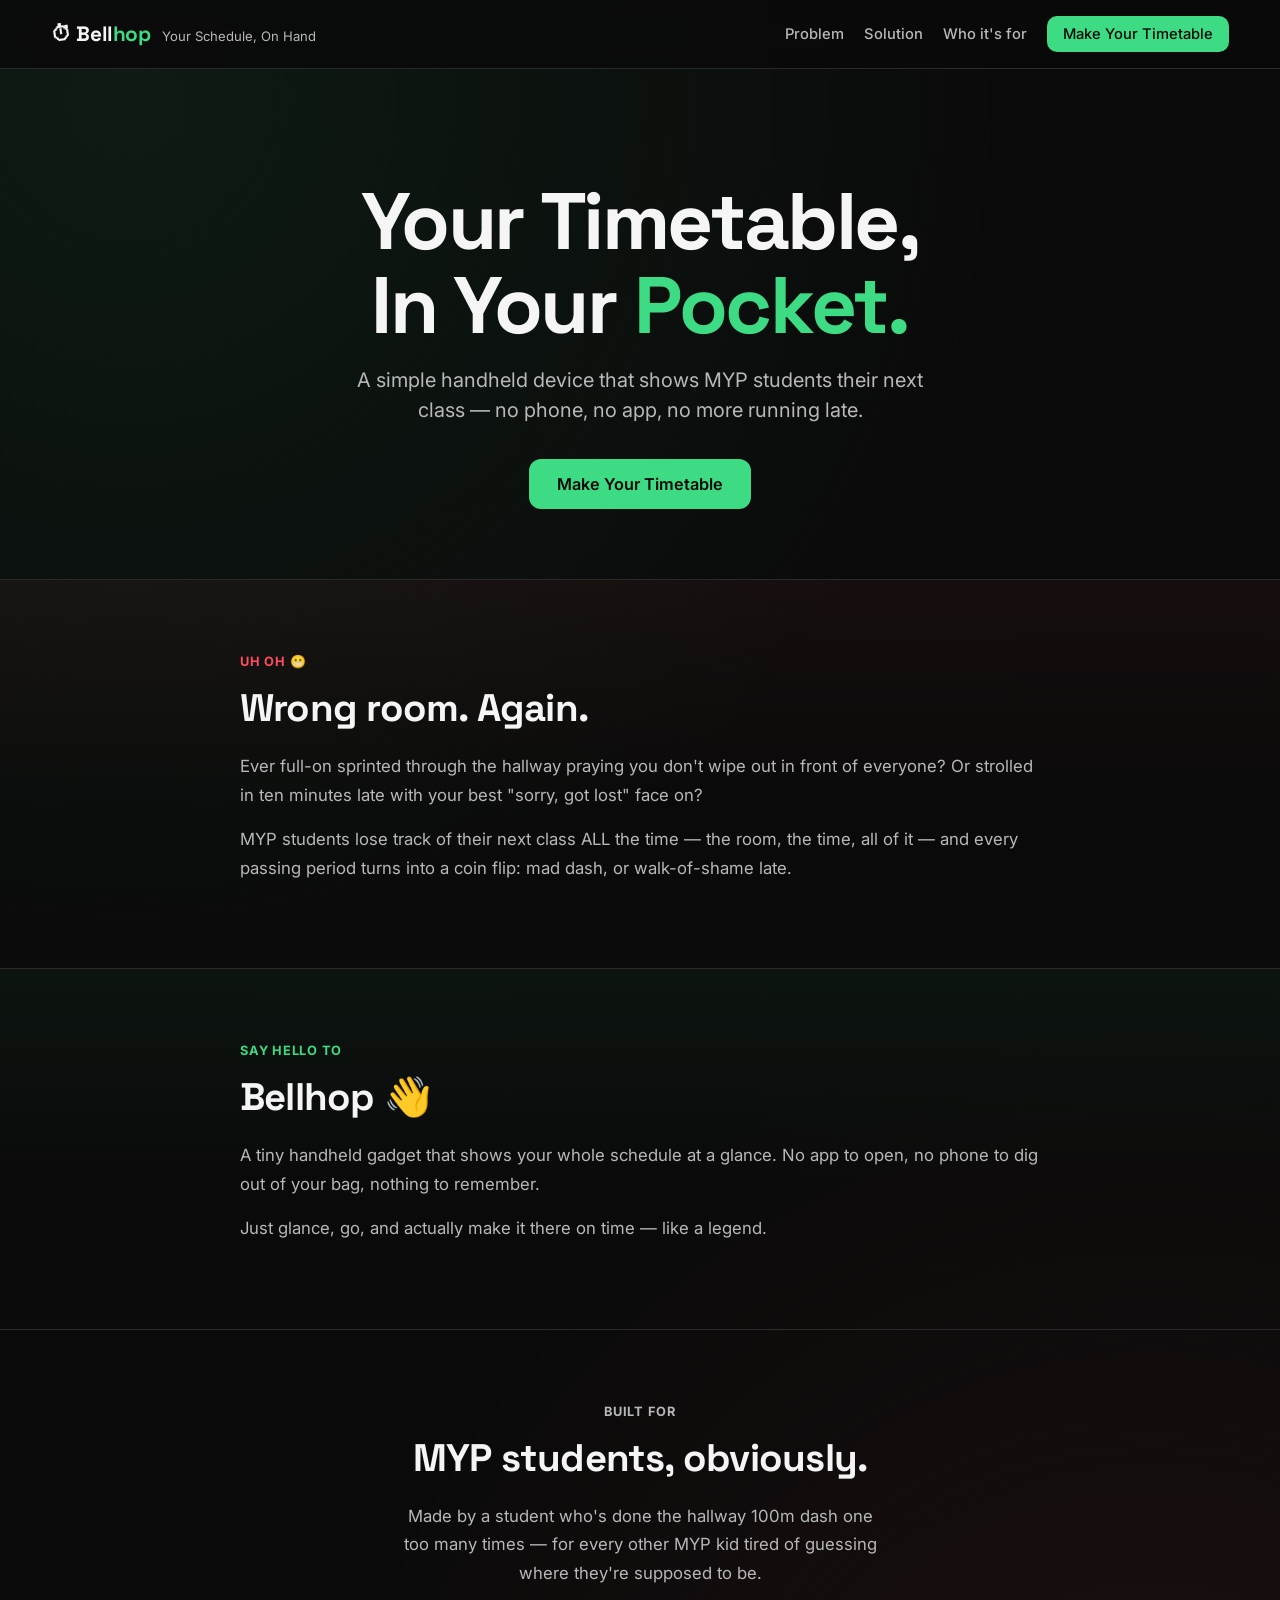
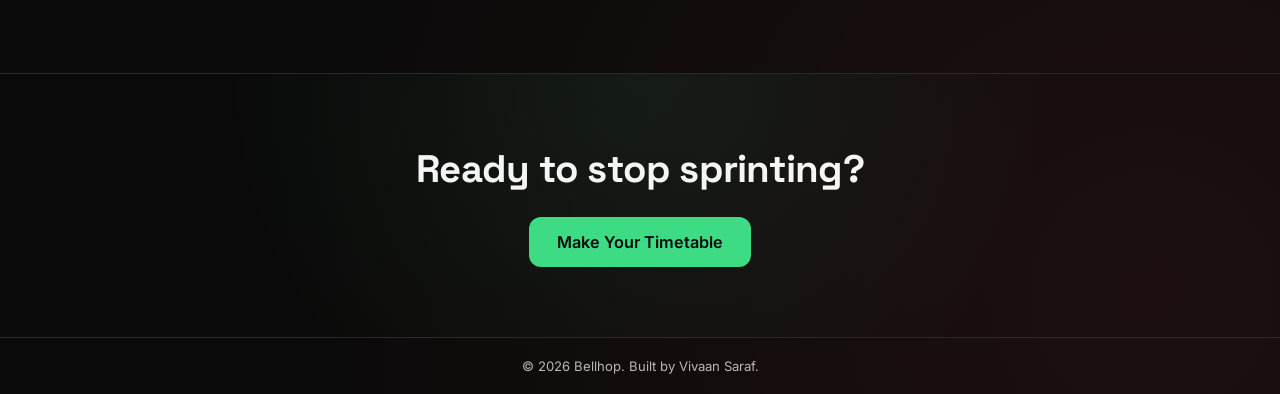
==== index.html @ 68343a3b "Add Bellhop: landing page, login, and timetable app Bellhop is a concept product for MYP students — " ====
<!DOCTYPE html>
<html lang="en">
<head>
<meta charset="UTF-8">
<meta name="viewport" content="width=device-width, initial-scale=1.0">
<title>Bellhop — Your Schedule, On Hand</title>
<link rel="preconnect" href="https://fonts.googleapis.com">
<link rel="preconnect" href="https://fonts.gstatic.com" crossorigin>
<link href="https://fonts.googleapis.com/css2?family=Space+Grotesk:wght@500;600;700&family=Inter:wght@400;500;600;700&display=swap" rel="stylesheet">
<link rel="stylesheet" href="style.css?v=5">
<link rel="stylesheet" href="landing.css?v=5">
</head>
<body class="landing">

<!-- TOP BAR -->
<header class="topbar">
  <div class="topbar-brand">
    <span class="topbar-logo"><span class="brand-mark">⏱</span> Bell<span class="accent-green">hop</span></span>
    <span class="topbar-tag">Your Schedule, On Hand</span>
  </div>

  <nav class="topbar-nav" id="topbarNav">
    <a href="#problem">Problem</a>
    <a href="#solution">Solution</a>
    <a href="#who">Who it's for</a>
    <a href="login.html" class="btn btn-primary btn-nav">Make Your Timetable</a>
  </nav>

  <button class="nav-toggle" id="navToggle" aria-label="Toggle menu" aria-expanded="false">
    <span></span><span></span><span></span>
  </button>
</header>

<!-- HERO -->
<section class="hero">
  <h1>Your Timetable,<br>In Your <span class="accent-green">Pocket.</span></h1>
  <p class="hero-sub">A simple handheld device that shows MYP students their next class — no phone, no app, no more running late.</p>
  <a href="login.html" class="btn btn-primary btn-lg">Make Your Timetable</a>
</section>

<!-- PROBLEM -->
<section id="problem" class="section problem-section">
  <div class="section-inner">
    <p class="section-tag red-tag">Uh Oh 😬</p>
    <h2>Wrong room. Again.</h2>
    <p class="section-text">
      Ever full-on sprinted through the hallway praying you don't wipe out in front of everyone?
      Or strolled in ten minutes late with your best "sorry, got lost" face on?
    </p>
    <p class="section-text">
      MYP students lose track of their next class ALL the time — the room, the time, all of it —
      and every passing period turns into a coin flip: mad dash, or walk-of-shame late.
    </p>
  </div>
</section>

<!-- SOLUTION -->
<section id="solution" class="section solution-section">
  <div class="section-inner">
    <p class="section-tag green-tag">Say Hello To</p>
    <h2>Bellhop 👋</h2>
    <p class="section-text">
      A tiny handheld gadget that shows your whole schedule at a glance. No app to open,
      no phone to dig out of your bag, nothing to remember.
    </p>
    <p class="section-text">
      Just glance, go, and actually make it there on time — like a legend.
    </p>
  </div>
</section>

<!-- WHO IT'S FOR -->
<section id="who" class="section who-section">
  <div class="section-inner narrow">
    <p class="section-tag">Built For</p>
    <h2>MYP students, obviously.</h2>
    <p class="section-text">
      Made by a student who's done the hallway 100m dash one too many times —
      for every other MYP kid tired of guessing where they're supposed to be.
    </p>
  </div>
</section>

<!-- SECONDARY CTA -->
<section class="section cta-section">
  <div class="section-inner narrow">
    <h2>Ready to stop sprinting?</h2>
    <a href="login.html" class="btn btn-primary btn-lg">Make Your Timetable</a>
  </div>
</section>

<footer class="site-footer landing-footer">
  <p>© 2026 Bellhop. Built by Vivaan Saraf.</p>
</footer>

<script src="landing.js?v=5"></script>
</body>
</html>
---- style.css ----
:root{
  --black:#0a0a0a;
  --panel:#141414;
  --panel-2:#1c1c1c;
  --white:#f5f5f5;
  --white-dim:#b8b8b8;
  --green:#3ddc84;
  --green-dim:#1f7a48;
  --red:#ff4d5e;
  --red-dim:#8a1f2b;
  --border:#2a2a2a;
  --radius:16px;
  --shadow:0 8px 30px rgba(0,0,0,0.5);
}

*{box-sizing:border-box;margin:0;padding:0;}

/* Keep the hidden attribute working on elements that set their own display
   (e.g. .field uses display:flex, which would otherwise win). */
[hidden]{display:none !important;}

html{scroll-behavior:smooth;}

html, body{
  width:100%;
  min-height:100vh;
}

body{
  background:var(--black);
  background-image:
    radial-gradient(circle at 10% 5%, rgba(61,220,132,0.08), transparent 40%),
    radial-gradient(circle at 90% 95%, rgba(255,77,94,0.08), transparent 40%);
  color:var(--white);
  font-family:'Inter', sans-serif;
  -webkit-font-smoothing:antialiased;
  display:flex;
  flex-direction:column;
}

h1,h2,h3, .brand{
  font-family:'Space Grotesk', sans-serif;
}

.accent-green{color:var(--green);}
.dot-red{color:var(--red);}

/* HEADER */
.site-header{
  display:flex;
  align-items:center;
  gap:12px;
  padding:20px clamp(20px, 4vw, 56px) 16px;
  border-bottom:1px solid var(--border);
}
.header-side{
  flex:1 1 0;
  display:flex;
  align-items:center;
  gap:10px;
  min-width:0;
}
.header-side-right{
  justify-content:flex-end;
}
.header-center{
  text-align:center;
  flex-shrink:0;
}
.btn-home, .btn-logout{
  padding:8px 14px;
  font-size:0.85rem;
  white-space:nowrap;
}
.user-greet{
  color:var(--white-dim);
  font-size:0.85rem;
  white-space:nowrap;
  overflow:hidden;
  text-overflow:ellipsis;
}
.brand{
  font-size:1.8rem;
  font-weight:700;
  letter-spacing:-0.02em;
  color:var(--white);
}
.brand-mark{
  display:inline-block;
  transform:rotate(-8deg);
}
.tagline{
  color:var(--white-dim);
  font-size:0.9rem;
  margin-top:4px;
}

/* LAYOUT — full-width, fills the screen */
.page-shell{
  flex:1;
  width:100%;
  max-width:1800px;
  margin:0 auto;
  padding:28px clamp(20px, 4vw, 56px) 40px;
  display:grid;
  grid-template-columns:minmax(300px, 380px) 1fr;
  gap:28px;
  align-items:start;
}

/* Grid items default to min-width:auto, which lets wide content (the day-tab
   row) push a column past the viewport. Let them shrink instead. */
.page-shell > *{
  min-width:0;
}

.sidebar{
  display:flex;
  flex-direction:column;
  gap:24px;
  position:sticky;
  top:28px;
}

.card{
  background:var(--panel);
  border:1px solid var(--border);
  border-radius:var(--radius);
  padding:22px 20px;
  box-shadow:var(--shadow);
}

.timetable-card{
  min-height:calc(100vh - 220px);
  display:flex;
  flex-direction:column;
}

.card h2{
  font-size:1.15rem;
  margin-bottom:16px;
}

/* FORM */
.class-form{
  display:flex;
  flex-direction:column;
  gap:14px;
}

.field{
  display:flex;
  flex-direction:column;
  gap:6px;
}

.field-row{
  display:flex;
  gap:12px;
}
.field-row .field{
  flex:1;
}

label{
  font-size:0.8rem;
  color:var(--white-dim);
  font-weight:500;
}

input, select{
  background:var(--panel-2);
  border:1px solid var(--border);
  color:var(--white);
  padding:11px 12px;
  border-radius:10px;
  font-size:0.95rem;
  font-family:inherit;
  outline:none;
  transition:border-color 0.15s;
  width:100%;
}

input:focus, select:focus{
  border-color:var(--green);
}

select{
  appearance:none;
  background-image:linear-gradient(45deg, transparent 50%, var(--green) 50%), linear-gradient(135deg, var(--green) 50%, transparent 50%);
  background-position: calc(100% - 18px) center, calc(100% - 13px) center;
  background-size:5px 5px, 5px 5px;
  background-repeat:no-repeat;
}

.color-picker{
  display:flex;
  gap:10px;
}

.swatch{
  width:32px;
  height:32px;
  border-radius:50%;
  border:2px solid var(--border);
  cursor:pointer;
  transition:transform 0.15s, border-color 0.15s;
}
.swatch:hover{transform:scale(1.1);}
.swatch.selected{
  border-color:var(--white);
  box-shadow:0 0 0 2px var(--black), 0 0 0 4px currentColor;
}
.swatch-green{background:var(--green); color:var(--green);}
.swatch-red{background:var(--red); color:var(--red);}
.swatch-white{background:var(--white); color:var(--white);}

.btn{
  display:inline-block;
  border:none;
  border-radius:10px;
  padding:12px 18px;
  font-family:inherit;
  font-weight:600;
  font-size:0.95rem;
  text-decoration:none;
  text-align:center;
  cursor:pointer;
  transition:transform 0.12s ease, filter 0.15s;
}
.btn:active{transform:scale(0.97);}

.btn-primary{
  background:var(--green);
  color:var(--black);
}
.btn-primary:hover{filter:brightness(1.1);}

.btn-ghost{
  background:transparent;
  color:var(--red);
  border:1px solid var(--red-dim);
}
.btn-ghost:hover{
  background:rgba(255,77,94,0.1);
}

/* TIMETABLE CARD */
.tt-header{
  display:flex;
  align-items:center;
  justify-content:space-between;
  gap:10px;
  flex-wrap:wrap;
  margin-bottom:16px;
}
.tt-header h2{margin-bottom:0;}

/* day-tabs only used as a mobile/narrow filter */
.day-tabs{
  display:none;
  gap:6px;
  overflow-x:auto;
  padding-bottom:10px;
  margin-bottom:14px;
  -webkit-overflow-scrolling:touch;
}
.day-tabs::-webkit-scrollbar{height:4px;}
.day-tabs::-webkit-scrollbar-thumb{background:var(--border);border-radius:4px;}

.day-tab{
  flex:0 0 auto;
  background:var(--panel-2);
  color:var(--white-dim);
  border:1px solid var(--border);
  padding:8px 14px;
  border-radius:999px;
  font-family:inherit;
  font-weight:600;
  font-size:0.85rem;
  cursor:pointer;
  transition:all 0.15s;
}
.day-tab:hover{
  border-color:var(--green-dim);
  color:var(--white);
}
.day-tab.active{
  background:var(--green);
  color:var(--black);
  border-color:var(--green);
}

/* WEEK GRID — full 7-day view, fills all available width */
.week-grid{
  flex:1;
  display:grid;
  grid-template-columns:repeat(7, 1fr);
  gap:12px;
}

.day-col{
  background:var(--panel-2);
  border:1px solid var(--border);
  border-radius:12px;
  padding:12px;
  display:flex;
  flex-direction:column;
  gap:10px;
  min-height:100%;
}

.day-col-head{
  font-size:0.85rem;
  font-weight:700;
  color:var(--green);
  text-align:center;
  padding-bottom:8px;
  border-bottom:1px solid var(--border);
}

.day-col.is-today .day-col-head{
  color:var(--black);
  background:var(--green);
  border-radius:8px;
  padding:6px 4px;
  border-bottom:none;
}

.day-col-list{
  display:flex;
  flex-direction:column;
  gap:8px;
  flex:1;
}

.day-col-empty{
  color:var(--white-dim);
  font-size:0.78rem;
  text-align:center;
  padding:14px 4px;
  opacity:0.6;
}

.class-item{
  display:flex;
  align-items:flex-start;
  gap:8px;
  background:var(--panel);
  border:1px solid var(--border);
  border-left:4px solid var(--green);
  border-radius:10px;
  padding:10px;
  animation:pop 0.2s ease;
}
.class-item.color-red{border-left-color:var(--red);}
.class-item.color-white{border-left-color:var(--white);}

@keyframes pop{
  from{opacity:0; transform:translateY(6px);}
  to{opacity:1; transform:translateY(0);}
}

.class-info{
  flex:1;
  min-width:0;
}
.class-subject{
  font-weight:600;
  font-size:0.92rem;
  margin-bottom:2px;
  overflow-wrap:break-word;
}
.class-meta{
  font-size:0.76rem;
  color:var(--white-dim);
  display:flex;
  gap:6px;
  flex-wrap:wrap;
}
.class-time{
  color:var(--green);
  font-weight:600;
}

.class-delete{
  background:transparent;
  border:none;
  color:var(--red);
  font-size:1rem;
  cursor:pointer;
  padding:4px;
  line-height:1;
  border-radius:8px;
  transition:background 0.15s;
  flex-shrink:0;
}
.class-delete:hover{
  background:rgba(255,77,94,0.12);
}

.empty-state{
  text-align:center;
  color:var(--white-dim);
  padding:24px 10px;
  font-size:0.9rem;
}

/* NEXT UP */
.next-card{
  border-color:var(--green-dim);
}
.next-up .class-item{
  border-left-color:var(--green);
}

/* FOOTER */
.site-footer{
  text-align:center;
  color:var(--white-dim);
  font-size:0.82rem;
  padding:20px;
  border-top:1px solid var(--border);
}

/* RESPONSIVE */
@media (max-width:1100px){
  .week-grid{
    grid-template-columns:repeat(7, minmax(200px, 1fr));
    overflow-x:auto;
    padding-bottom:8px;
  }
  .day-col{min-width:200px;}
}

@media (max-width:860px){
  .page-shell{
    grid-template-columns:1fr;
  }
  .sidebar{
    position:static;
  }
  .timetable-card{
    min-height:0;
  }
  .day-tabs{display:flex;}
  .week-grid{
    display:block;
  }
  .day-col{
    display:none;
    min-width:0;
    border:none;
    background:transparent;
    padding:0;
  }
  .day-col.active{display:flex;}
  .day-col-head{display:none;}
}

@media (max-width:700px){
  .site-header{
    flex-wrap:wrap;
    justify-content:space-between;
    padding-top:16px;
  }
  .header-center{
    order:-1;
    flex:1 1 100%;
  }
  .header-side{flex:0 0 auto;}
  .user-greet{max-width:40vw;}
}

@media (max-width:480px){
  .brand{font-size:1.5rem;}
  .card{padding:18px 14px;}
  .field-row{flex-direction:column;}
  .class-item{flex-wrap:wrap;}
  .tagline{margin-bottom:6px;}
}
---- landing.css ----
body.landing{
  display:block;
}

/* TOP BAR */
.topbar{
  position:sticky;
  top:0;
  z-index:50;
  display:flex;
  align-items:center;
  gap:16px;
  padding:16px clamp(20px, 4vw, 56px);
  background:rgba(10,10,10,0.85);
  backdrop-filter:blur(10px);
  border-bottom:1px solid var(--border);
}

.topbar-brand{
  display:flex;
  align-items:baseline;
  gap:12px;
  flex-wrap:wrap;
  margin-right:auto;
}

.topbar-logo{
  font-family:'Space Grotesk', sans-serif;
  font-size:1.3rem;
  font-weight:700;
  color:var(--white);
  letter-spacing:-0.02em;
}

.topbar-tag{
  color:var(--white-dim);
  font-size:0.82rem;
}

.topbar-nav{
  display:flex;
  align-items:center;
  gap:20px;
}

.topbar-nav a{
  color:var(--white-dim);
  text-decoration:none;
  font-size:0.92rem;
  font-weight:500;
  white-space:nowrap;
  transition:color 0.15s;
}
.topbar-nav a:hover{color:var(--green);}

.btn-nav{
  flex-shrink:0;
  padding:9px 16px;
  font-size:0.88rem;
  color:var(--black) !important;
}

.nav-toggle{
  display:none;
  flex-direction:column;
  justify-content:center;
  gap:5px;
  width:36px;
  height:36px;
  background:transparent;
  border:1px solid var(--border);
  border-radius:8px;
  cursor:pointer;
  flex-shrink:0;
}
.nav-toggle span{
  display:block;
  height:2px;
  background:var(--white);
  margin:0 7px;
  border-radius:2px;
}

/* HERO */
.hero{
  text-align:center;
  padding:min(14vh, 110px) clamp(20px, 4vw, 56px) 70px;
  max-width:820px;
  margin:0 auto;
}

.hero h1{
  font-family:'Space Grotesk', sans-serif;
  font-size:clamp(2.6rem, 7vw, 5rem);
  font-weight:700;
  letter-spacing:-0.03em;
  line-height:1.05;
  margin-bottom:18px;
}

.hero-sub{
  font-size:clamp(1rem, 2vw, 1.25rem);
  color:var(--white-dim);
  max-width:600px;
  margin:0 auto 34px;
  line-height:1.5;
}

.btn-lg{
  padding:15px 28px;
  font-size:1.02rem;
  border-radius:12px;
}

/* SECTIONS */
.section{
  padding:70px clamp(20px, 4vw, 56px);
  border-top:1px solid var(--border);
}

.section-inner{
  max-width:800px;
  margin:0 auto;
}
.section-inner.narrow{
  max-width:600px;
  text-align:center;
}

.section-tag{
  display:inline-block;
  font-size:0.8rem;
  font-weight:700;
  text-transform:uppercase;
  letter-spacing:0.06em;
  color:var(--white-dim);
  margin-bottom:14px;
}
.section-tag.red-tag{color:var(--red);}
.section-tag.green-tag{color:var(--green);}

.section h2{
  font-family:'Space Grotesk', sans-serif;
  font-size:clamp(1.6rem, 4vw, 2.4rem);
  font-weight:700;
  letter-spacing:-0.02em;
  margin-bottom:20px;
}
.section-inner.narrow h2{margin-left:auto; margin-right:auto;}

.section-text{
  color:var(--white-dim);
  font-size:1.05rem;
  line-height:1.7;
  margin-bottom:16px;
}
.section-inner.narrow .section-text{max-width:480px; margin-left:auto; margin-right:auto;}

.problem-section{
  background:linear-gradient(180deg, rgba(255,77,94,0.05), transparent 60%);
}
.solution-section{
  background:linear-gradient(180deg, rgba(61,220,132,0.05), transparent 60%);
}

.who-section{
  text-align:center;
}

.cta-section{
  text-align:center;
  background:radial-gradient(circle at 50% 0%, rgba(61,220,132,0.08), transparent 60%);
}
.cta-section h2{margin-bottom:24px;}

.landing-footer{
  border-top:1px solid var(--border);
}

/* RESPONSIVE */
@media (max-width:720px){
  .topbar-nav{
    display:none;
  }
  .topbar.nav-open .topbar-nav{
    display:flex;
    position:absolute;
    top:100%;
    left:0;
    right:0;
    flex-direction:column;
    align-items:stretch;
    gap:0;
    background:var(--black);
    border-bottom:1px solid var(--border);
    padding:8px 20px 20px;
  }
  .topbar.nav-open .topbar-nav a:not(.btn){
    padding:14px 0;
    border-bottom:1px solid var(--border);
  }
  .topbar.nav-open .btn-nav{
    justify-content:center;
    margin-top:14px;
  }
  .nav-toggle{display:flex;}
}

@media (max-width:480px){
  .hero{padding-top:60px;}
  .topbar-brand{flex-direction:column; gap:2px;}
}
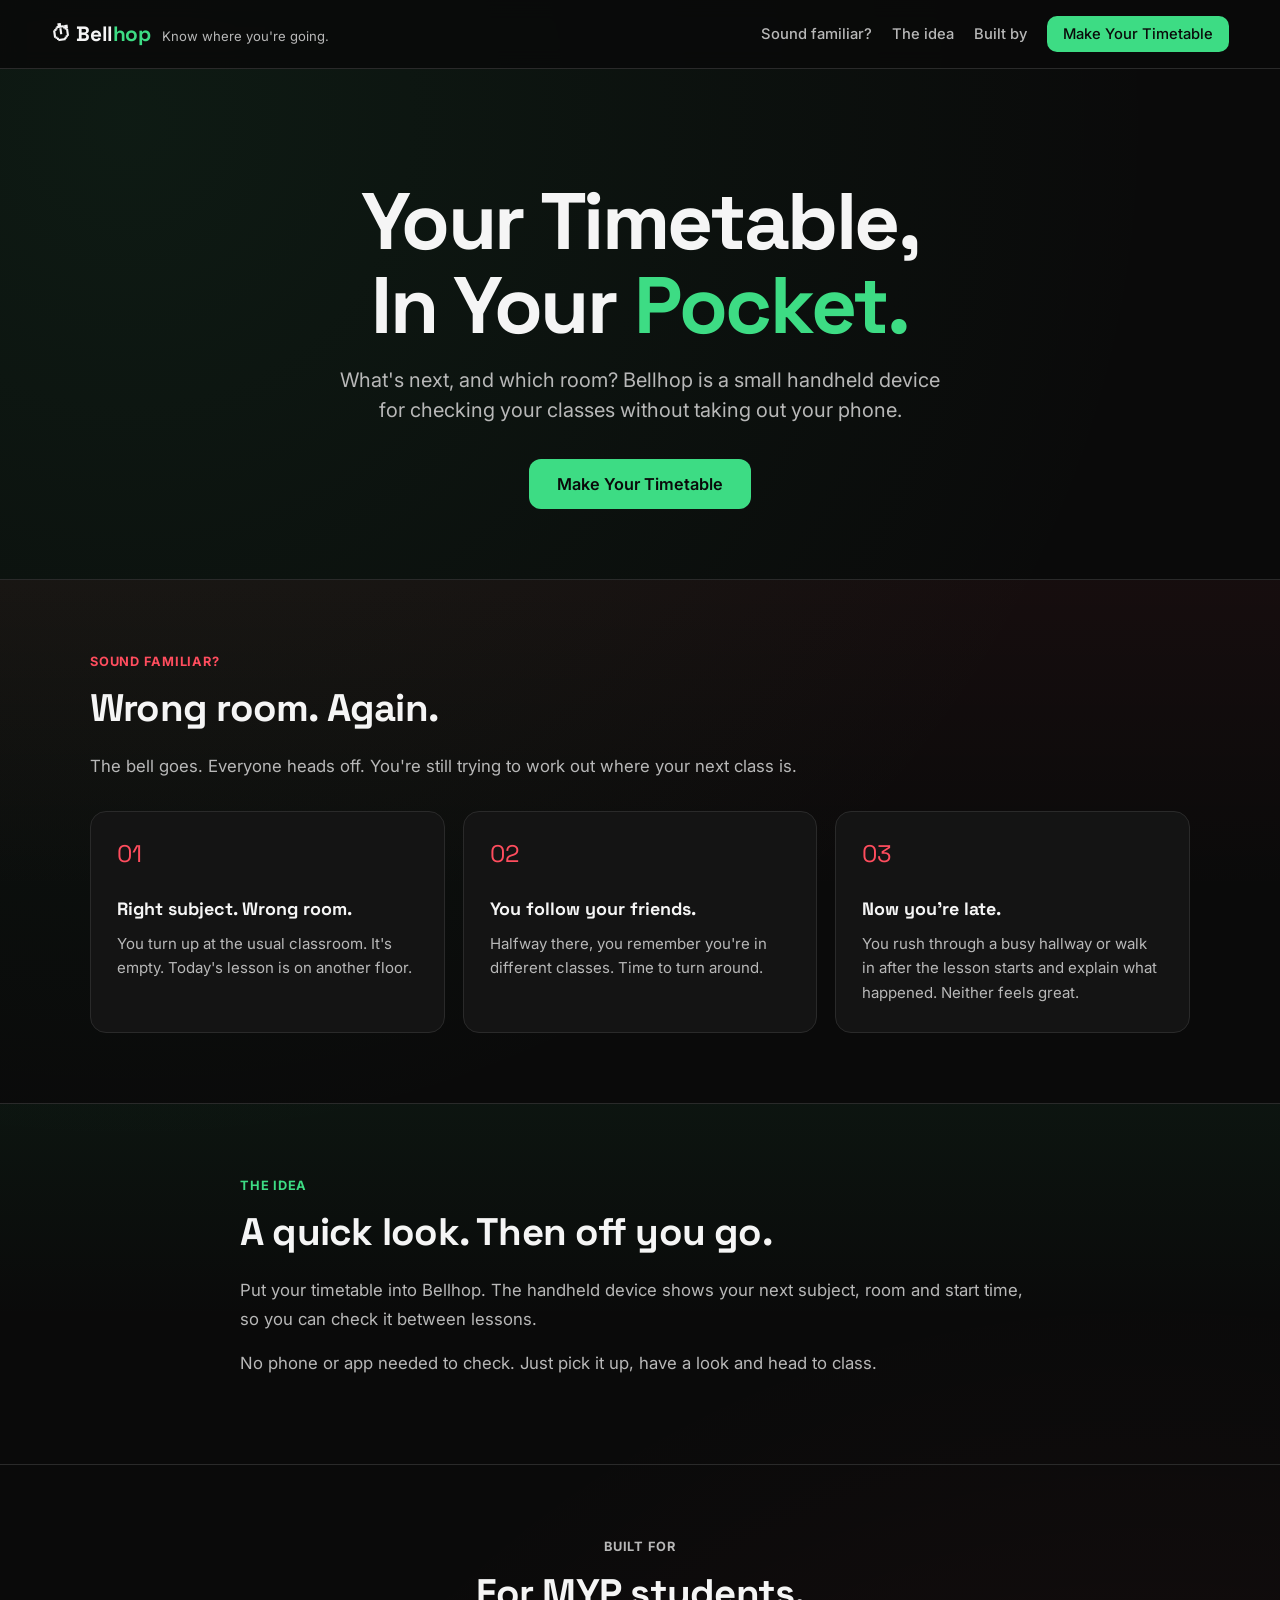
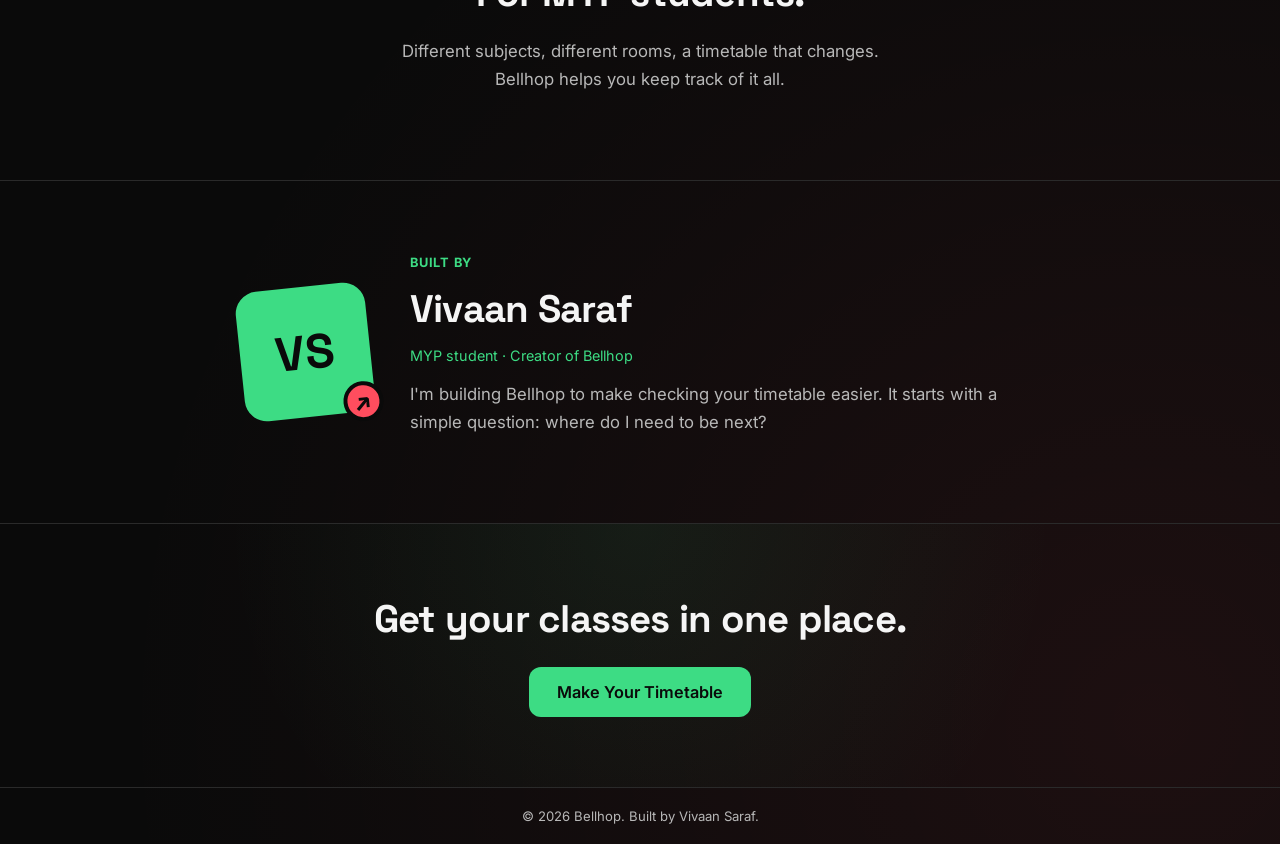
==== commit 4aeb5339: "Improve Bellhop timetable and account experience" ====
--- a/index.html
+++ b/index.html
@@ -7,8 +7,8 @@
 <link rel="preconnect" href="https://fonts.googleapis.com">
 <link rel="preconnect" href="https://fonts.gstatic.com" crossorigin>
 <link href="https://fonts.googleapis.com/css2?family=Space+Grotesk:wght@500;600;700&family=Inter:wght@400;500;600;700&display=swap" rel="stylesheet">
-<link rel="stylesheet" href="style.css?v=5">
-<link rel="stylesheet" href="landing.css?v=5">
+<link rel="stylesheet" href="style.css?v=9">
+<link rel="stylesheet" href="landing.css?v=9">
 </head>
 <body class="landing">
 
@@ -16,14 +16,14 @@
 <header class="topbar">
   <div class="topbar-brand">
     <span class="topbar-logo"><span class="brand-mark">⏱</span> Bell<span class="accent-green">hop</span></span>
-    <span class="topbar-tag">Your Schedule, On Hand</span>
+    <span class="topbar-tag">Know where you're going.</span>
   </div>
 
   <nav class="topbar-nav" id="topbarNav">
-    <a href="#problem">Problem</a>
-    <a href="#solution">Solution</a>
-    <a href="#who">Who it's for</a>
-    <a href="login.html" class="btn btn-primary btn-nav">Make Your Timetable</a>
+    <a href="#problem">Sound familiar?</a>
+    <a href="#solution">The idea</a>
+    <a href="#built-by">Built by</a>
+    <a href="login.html" data-timetable-link class="btn btn-primary btn-nav">Make Your Timetable</a>
   </nav>
 
   <button class="nav-toggle" id="navToggle" aria-label="Toggle menu" aria-expanded="false">
@@ -34,37 +34,48 @@
 <!-- HERO -->
 <section class="hero">
   <h1>Your Timetable,<br>In Your <span class="accent-green">Pocket.</span></h1>
-  <p class="hero-sub">A simple handheld device that shows MYP students their next class — no phone, no app, no more running late.</p>
-  <a href="login.html" class="btn btn-primary btn-lg">Make Your Timetable</a>
+  <p class="hero-sub">What's next, and which room? Bellhop is a small handheld device for checking your classes without taking out your phone.</p>
+  <a href="login.html" data-timetable-link class="btn btn-primary btn-lg">Make Your Timetable</a>
 </section>
 
 <!-- PROBLEM -->
 <section id="problem" class="section problem-section">
-  <div class="section-inner">
-    <p class="section-tag red-tag">Uh Oh 😬</p>
+  <div class="section-inner problem-inner">
+    <p class="section-tag red-tag">Sound familiar?</p>
     <h2>Wrong room. Again.</h2>
     <p class="section-text">
-      Ever full-on sprinted through the hallway praying you don't wipe out in front of everyone?
-      Or strolled in ten minutes late with your best "sorry, got lost" face on?
+      The bell goes. Everyone heads off. You're still trying to work out where your next class is.
     </p>
-    <p class="section-text">
-      MYP students lose track of their next class ALL the time — the room, the time, all of it —
-      and every passing period turns into a coin flip: mad dash, or walk-of-shame late.
-    </p>
+    <div class="experience-grid">
+      <article class="experience-card">
+        <span class="experience-number">01</span>
+        <h3>Right subject. Wrong room.</h3>
+        <p>You turn up at the usual classroom. It's empty. Today's lesson is on another floor.</p>
+      </article>
+      <article class="experience-card">
+        <span class="experience-number">02</span>
+        <h3>You follow your friends.</h3>
+        <p>Halfway there, you remember you're in different classes. Time to turn around.</p>
+      </article>
+      <article class="experience-card">
+        <span class="experience-number">03</span>
+        <h3>Now you're late.</h3>
+        <p>You rush through a busy hallway or walk in after the lesson starts and explain what happened. Neither feels great.</p>
+      </article>
+    </div>
   </div>
 </section>
 
 <!-- SOLUTION -->
 <section id="solution" class="section solution-section">
   <div class="section-inner">
-    <p class="section-tag green-tag">Say Hello To</p>
-    <h2>Bellhop 👋</h2>
+    <p class="section-tag green-tag">The idea</p>
+    <h2>A quick look. Then off you go.</h2>
     <p class="section-text">
-      A tiny handheld gadget that shows your whole schedule at a glance. No app to open,
-      no phone to dig out of your bag, nothing to remember.
+      Put your timetable into Bellhop. The handheld device shows your next subject, room and start time, so you can check it between lessons.
     </p>
     <p class="section-text">
-      Just glance, go, and actually make it there on time — like a legend.
+      No phone or app needed to check. Just pick it up, have a look and head to class.
     </p>
   </div>
 </section>
@@ -73,26 +84,37 @@
 <section id="who" class="section who-section">
   <div class="section-inner narrow">
     <p class="section-tag">Built For</p>
-    <h2>MYP students, obviously.</h2>
+    <h2>For MYP students.</h2>
     <p class="section-text">
-      Made by a student who's done the hallway 100m dash one too many times —
-      for every other MYP kid tired of guessing where they're supposed to be.
+      Different subjects, different rooms, a timetable that changes. Bellhop helps you keep track of it all.
     </p>
+  </div>
+</section>
+
+<section id="built-by" class="section built-by-section">
+  <div class="section-inner builder-layout">
+    <div class="builder-mark" aria-hidden="true">VS<span>↗</span></div>
+    <div>
+      <p class="section-tag green-tag">Built by</p>
+      <h2>Vivaan Saraf</h2>
+      <p class="builder-role">MYP student · Creator of Bellhop</p>
+      <p class="section-text">I'm building Bellhop to make checking your timetable easier. It starts with a simple question: where do I need to be next?</p>
+    </div>
   </div>
 </section>
 
 <!-- SECONDARY CTA -->
 <section class="section cta-section">
   <div class="section-inner narrow">
-    <h2>Ready to stop sprinting?</h2>
-    <a href="login.html" class="btn btn-primary btn-lg">Make Your Timetable</a>
+    <h2>Get your classes in one place.</h2>
+    <a href="login.html" data-timetable-link class="btn btn-primary btn-lg">Make Your Timetable</a>
   </div>
 </section>
 
 <footer class="site-footer landing-footer">
-  <p>© 2026 Bellhop. Built by Vivaan Saraf.</p>
+  <p>© <span data-current-year>2026</span> Bellhop. Built by Vivaan Saraf.</p>
 </footer>
 
-<script src="landing.js?v=5"></script>
+<script src="landing.js?v=9"></script>
 </body>
 </html>
--- a/style.css
+++ b/style.css
@@ -99,11 +99,11 @@
 .page-shell{
   flex:1;
   width:100%;
-  max-width:1800px;
+  max-width:none;
   margin:0 auto;
   padding:28px clamp(20px, 4vw, 56px) 40px;
   display:grid;
-  grid-template-columns:minmax(300px, 380px) 1fr;
+  grid-template-columns:minmax(0, 1fr);
   gap:28px;
   align-items:start;
 }
@@ -115,12 +115,13 @@
 }
 
 .sidebar{
-  display:flex;
-  flex-direction:column;
+  display:grid;
+  grid-template-columns:minmax(0, 2fr) minmax(280px, 1fr);
   gap:24px;
-  position:sticky;
-  top:28px;
-}
+  align-items:start;
+}
+.add-card{grid-row:span 2;}
+.sidebar > *{min-width:0;}
 
 .card{
   background:var(--panel);
@@ -131,7 +132,7 @@
 }
 
 .timetable-card{
-  min-height:calc(100vh - 220px);
+  min-height:300px;
   display:flex;
   flex-direction:column;
 }
@@ -143,10 +144,33 @@
 
 /* FORM */
 .class-form{
-  display:flex;
-  flex-direction:column;
+  display:grid;
+  grid-template-columns:repeat(2,minmax(0,1fr));
   gap:14px;
 }
+.form-wide{grid-column:1 / -1;}
+.class-form > *{min-width:0;}
+.form-help{font-size:.84rem;color:var(--white-dim);line-height:1.55;}
+.repeat-options{border:1px solid var(--border);border-radius:10px;padding:12px 14px;}
+.repeat-options summary{cursor:pointer;font-size:.9rem;color:var(--green);}
+.repeat-options p{font-size:.8rem;color:var(--white-dim);margin:12px 0;line-height:1.5;}
+.repeat-options fieldset{border:0;}
+.repeat-days{display:flex;flex-wrap:wrap;gap:8px;}
+.repeat-day{display:flex;align-items:center;gap:7px;padding:9px 12px;border:1px solid var(--border);border-radius:8px;cursor:pointer;}
+.repeat-day:has(input:checked){border-color:var(--green);color:var(--green);}
+.repeat-day:has(input:disabled){opacity:.45;cursor:default;}
+.repeat-day input{width:16px;height:16px;accent-color:var(--green);}
+.sr-only{position:absolute;width:1px;height:1px;padding:0;margin:-1px;overflow:hidden;clip:rect(0,0,0,0);white-space:nowrap;border:0;}
+.btn:disabled{opacity:.55;cursor:wait;}
+.btn:focus-visible, summary:focus-visible, input:focus-visible{outline:2px solid var(--green);outline-offset:3px;}
+.clash-dialog{margin:auto;width:min(480px,calc(100% - 32px));max-height:85vh;overflow:auto;border:1px solid var(--red-dim);border-radius:20px;padding:28px;background:var(--panel);color:var(--white);box-shadow:var(--shadow);font-family:inherit;}
+.clash-dialog::backdrop{background:rgba(0,0,0,.75);backdrop-filter:blur(4px);}
+.clash-icon{display:grid;place-items:center;width:38px;height:38px;background:var(--red);color:var(--black);font-weight:700;font-size:1.4rem;border-radius:50%;margin-bottom:18px;}
+.clash-dialog h2{font-size:1.5rem;margin-bottom:10px;}
+.clash-dialog p{color:var(--white-dim);font-size:.92rem;line-height:1.6;}
+.clash-dialog ul{list-style:none;margin:20px 0;display:grid;gap:10px;}
+.clash-dialog li{padding:12px;background:var(--panel-2);border-left:3px solid var(--red);border-radius:8px;font-size:.9rem;line-height:1.6;overflow-wrap:anywhere;}
+.clash-dialog .btn{width:100%;}
 
 .field{
   display:flex;
@@ -298,6 +322,74 @@
   grid-template-columns:repeat(7, 1fr);
   gap:12px;
 }
+.week-grid.cycle-grid{
+  grid-template-columns:repeat(10, minmax(170px, 1fr));
+  overflow-x:auto;
+  padding-bottom:8px;
+}
+
+.schedule-settings{
+  display:flex;
+  align-items:end;
+  flex-wrap:wrap;
+  gap:12px 18px;
+  padding:14px;
+  margin-bottom:16px;
+  background:var(--panel-2);
+  border:1px solid var(--border);
+  border-radius:12px;
+}
+.schedule-settings .field{min-width:150px;}
+.schedule-settings select,
+.schedule-settings input{width:100%;}
+.schedule-settings p{
+  color:var(--white-dim);
+  font-size:0.78rem;
+  line-height:1.45;
+  flex:1 1 200px;
+}
+
+.import-card input[type=file]{
+  display:block;
+  width:100%;
+  margin:8px 0 12px;
+  font-size:0.84rem;
+}
+.import-card .btn{width:100%;}
+.import-help, .import-message{
+  color:var(--white-dim);
+  font-size:0.85rem;
+  line-height:1.5;
+}
+.import-help{margin-bottom:14px;}
+.import-message:not(:empty){margin-top:10px;}
+
+.import-preview{
+  margin-top:24px;
+  padding-top:24px;
+  border-top:1px solid var(--border);
+  scroll-margin-top:100px;
+}
+.preview-heading h3{font-size:1.35rem; margin-bottom:6px;}
+.preview-heading p{color:var(--white-dim); font-size:0.9rem; margin-bottom:18px;}
+.import-preview #previewError:not(:empty){color:var(--red); margin-bottom:12px;}
+.preview-date{max-width:290px; margin-bottom:18px;}
+.preview-date small{color:var(--white-dim); line-height:1.45;}
+.preview-rows{display:flex; flex-direction:column; gap:10px;}
+.preview-row{
+  display:grid;
+  grid-template-columns:110px minmax(130px,1fr) 115px 115px minmax(110px,0.7fr) auto;
+  gap:8px;
+  align-items:end;
+  padding:12px;
+  border:1px solid var(--border);
+  border-radius:12px;
+  background:var(--panel-2);
+}
+.preview-row input, .preview-row select{width:100%; min-width:0;}
+.preview-row .preview-remove{padding:11px 12px;}
+.preview-actions{display:flex; gap:10px; flex-wrap:wrap; margin-top:16px;}
+.preview-actions .btn{flex:1 1 auto;}
 
 .day-col{
   background:var(--panel-2);
@@ -438,8 +530,9 @@
     grid-template-columns:1fr;
   }
   .sidebar{
-    position:static;
-  }
+    grid-template-columns:repeat(2,minmax(0,1fr));
+  }
+  .add-card{grid-column:1 / -1;grid-row:auto;}
   .timetable-card{
     min-height:0;
   }
@@ -456,6 +549,9 @@
   }
   .day-col.active{display:flex;}
   .day-col-head{display:none;}
+  .preview-row{grid-template-columns:repeat(2,minmax(0,1fr));}
+  .preview-row .field:nth-child(2){grid-column:span 2;}
+  .preview-row .preview-remove{grid-column:span 2;}
 }
 
 @media (max-width:700px){
@@ -473,9 +569,12 @@
 }
 
 @media (max-width:480px){
+  .sidebar,.class-form{grid-template-columns:minmax(0,1fr);}
+  .add-card{grid-column:auto;}
   .brand{font-size:1.5rem;}
   .card{padding:18px 14px;}
   .field-row{flex-direction:column;}
   .class-item{flex-wrap:wrap;}
   .tagline{margin-bottom:6px;}
-}
+  .schedule-settings .field{flex:1 1 100%;}
+}
--- a/landing.css
+++ b/landing.css
@@ -177,8 +177,22 @@
   border-top:1px solid var(--border);
 }
 
+.section{scroll-margin-top:90px;}
+.problem-inner{max-width:1100px;}
+.experience-grid{display:grid;grid-template-columns:repeat(3,minmax(0,1fr));gap:18px;margin-top:30px;}
+.experience-card{background:var(--panel);border:1px solid var(--border);border-radius:16px;padding:26px;}
+.experience-number{display:block;color:var(--red);font-family:'Space Grotesk',sans-serif;font-size:1.5rem;margin-bottom:28px;}
+.experience-card h3{font-size:1.12rem;margin-bottom:12px;}
+.experience-card p{color:var(--white-dim);line-height:1.65;font-size:.94rem;}
+.builder-layout{display:grid;grid-template-columns:130px 1fr;gap:40px;align-items:center;}
+.builder-mark{position:relative;display:grid;place-items:center;aspect-ratio:1;background:var(--green);color:var(--black);border-radius:22px;transform:rotate(-6deg);font-family:'Space Grotesk',sans-serif;font-size:3rem;font-weight:700;}
+.builder-mark span{position:absolute;right:-8px;bottom:-10px;display:grid;place-items:center;width:40px;height:40px;border-radius:50%;background:var(--red);font-size:1.6rem;border:4px solid var(--black);}
+.builder-role{color:var(--green);font-size:.9rem;margin:-6px 0 16px;}
+
 /* RESPONSIVE */
 @media (max-width:720px){
+  .experience-grid{grid-template-columns:1fr;}
+  .experience-number{margin-bottom:14px;}
   .topbar-nav{
     display:none;
   }
@@ -207,6 +221,8 @@
 }
 
 @media (max-width:480px){
+  .builder-layout{grid-template-columns:1fr;gap:30px;}
+  .builder-mark{width:92px;font-size:2.3rem;}
   .hero{padding-top:60px;}
   .topbar-brand{flex-direction:column; gap:2px;}
 }
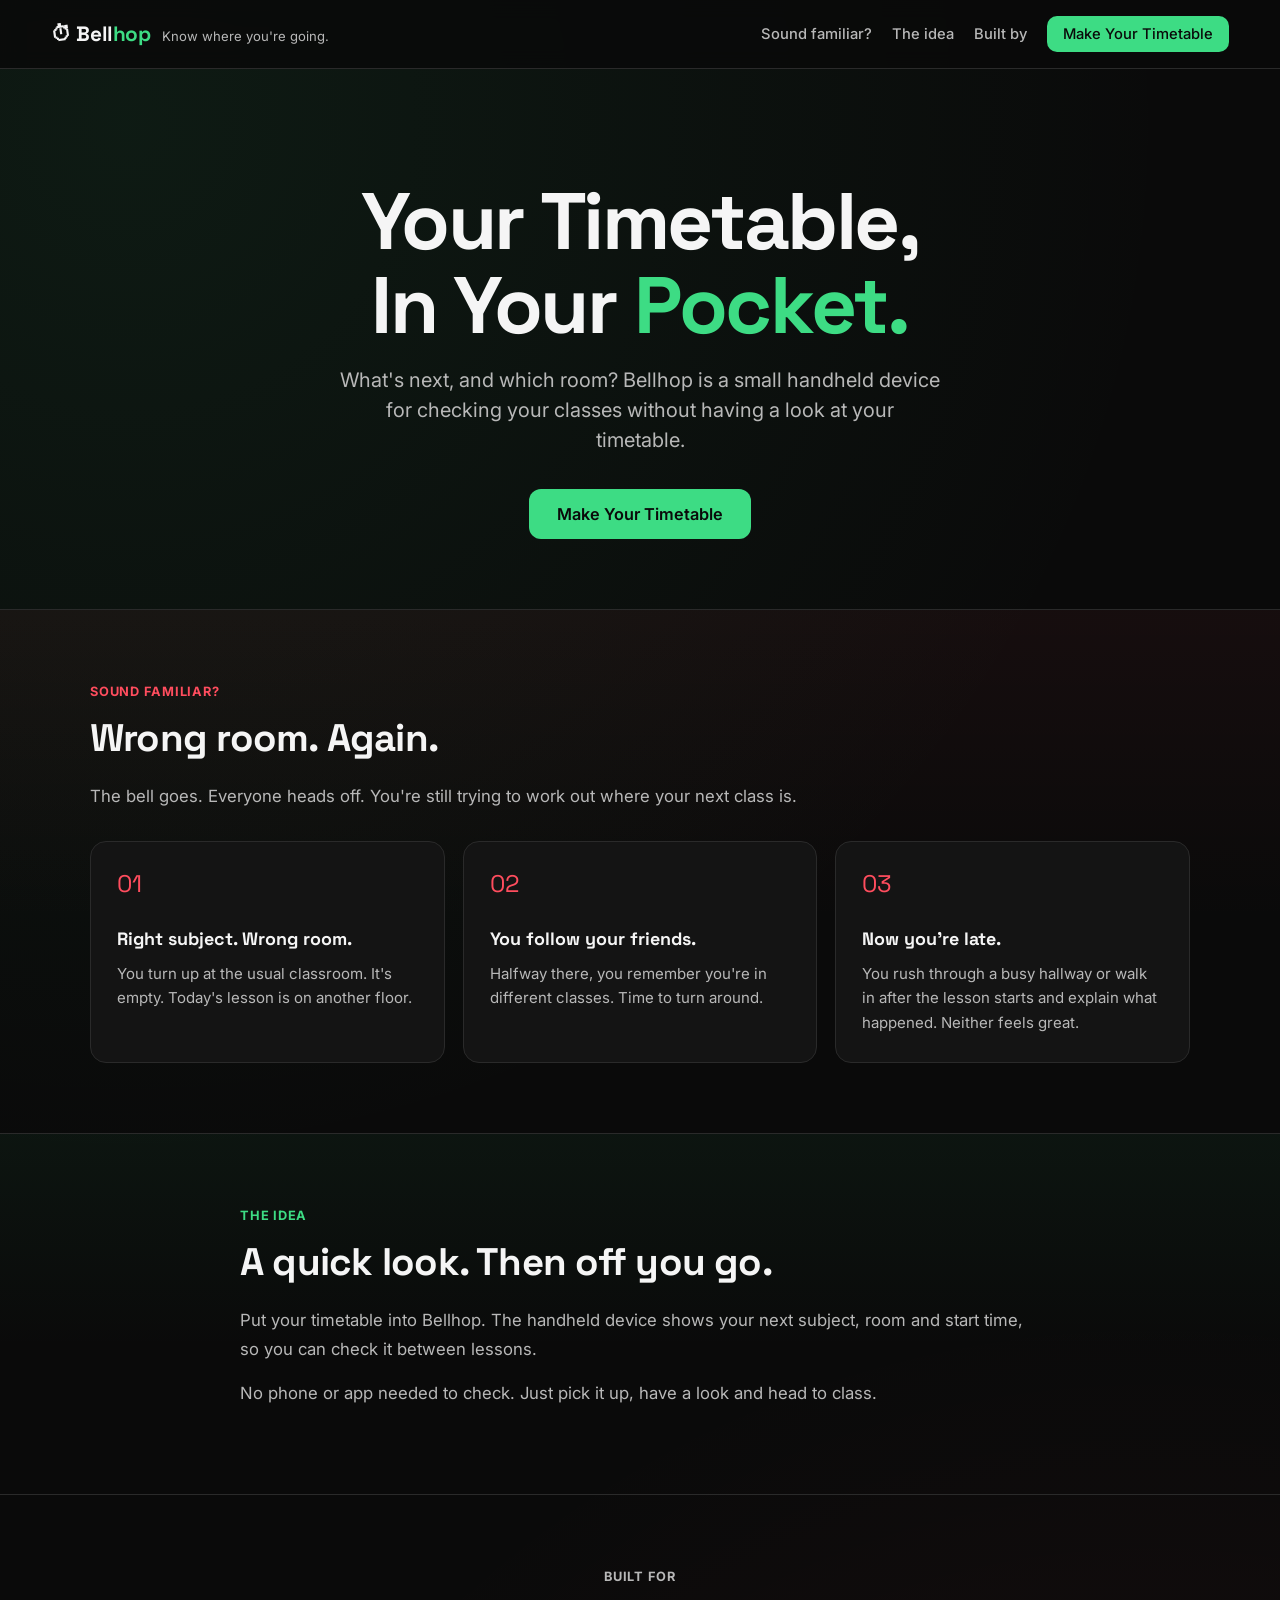
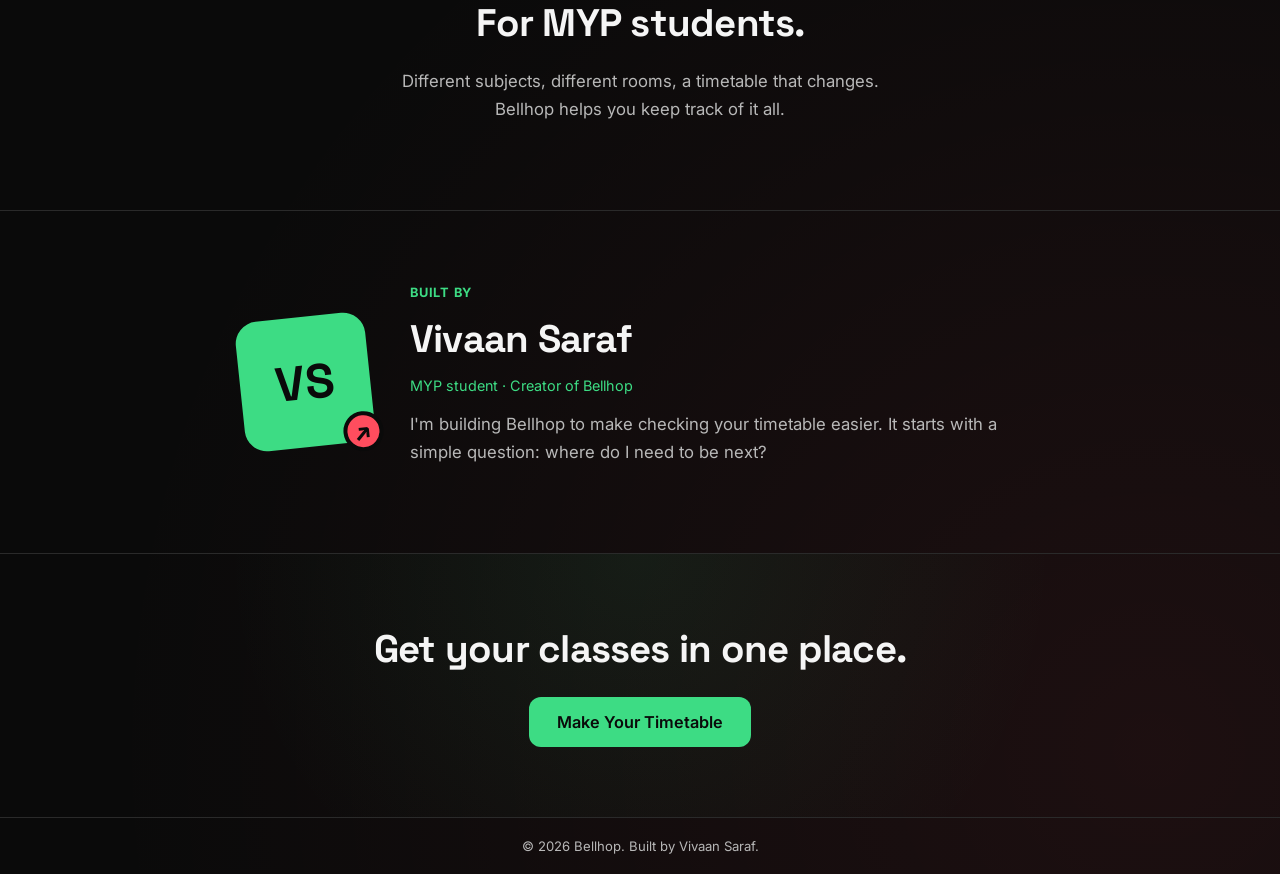
==== commit 9601292b: "small change" ====
--- a/index.html
+++ b/index.html
@@ -4,11 +4,12 @@
 <meta charset="UTF-8">
 <meta name="viewport" content="width=device-width, initial-scale=1.0">
 <title>Bellhop — Your Schedule, On Hand</title>
+<script src="session-ui.js?v=10"></script>
 <link rel="preconnect" href="https://fonts.googleapis.com">
 <link rel="preconnect" href="https://fonts.gstatic.com" crossorigin>
 <link href="https://fonts.googleapis.com/css2?family=Space+Grotesk:wght@500;600;700&family=Inter:wght@400;500;600;700&display=swap" rel="stylesheet">
 <link rel="stylesheet" href="style.css?v=9">
-<link rel="stylesheet" href="landing.css?v=9">
+<link rel="stylesheet" href="landing.css?v=10">
 </head>
 <body class="landing">
 
@@ -23,7 +24,7 @@
     <a href="#problem">Sound familiar?</a>
     <a href="#solution">The idea</a>
     <a href="#built-by">Built by</a>
-    <a href="login.html" data-timetable-link class="btn btn-primary btn-nav">Make Your Timetable</a>
+    <a href="login.html" data-timetable-link class="btn btn-primary btn-nav"><span class="guest-label">Make Your Timetable</span><span class="member-label">Your Timetable</span></a>
   </nav>
 
   <button class="nav-toggle" id="navToggle" aria-label="Toggle menu" aria-expanded="false">
@@ -34,8 +35,8 @@
 <!-- HERO -->
 <section class="hero">
   <h1>Your Timetable,<br>In Your <span class="accent-green">Pocket.</span></h1>
-  <p class="hero-sub">What's next, and which room? Bellhop is a small handheld device for checking your classes without taking out your phone.</p>
-  <a href="login.html" data-timetable-link class="btn btn-primary btn-lg">Make Your Timetable</a>
+  <p class="hero-sub">What's next, and which room? Bellhop is a small handheld device for checking your classes without having a look at your timetable.</p>
+  <a href="login.html" data-timetable-link class="btn btn-primary btn-lg"><span class="guest-label">Make Your Timetable</span><span class="member-label">Your Timetable</span></a>
 </section>
 
 <!-- PROBLEM -->
@@ -107,7 +108,7 @@
 <section class="section cta-section">
   <div class="section-inner narrow">
     <h2>Get your classes in one place.</h2>
-    <a href="login.html" data-timetable-link class="btn btn-primary btn-lg">Make Your Timetable</a>
+    <a href="login.html" data-timetable-link class="btn btn-primary btn-lg"><span class="guest-label">Make Your Timetable</span><span class="member-label">Your Timetable</span></a>
   </div>
 </section>
 
@@ -115,6 +116,6 @@
   <p>© <span data-current-year>2026</span> Bellhop. Built by Vivaan Saraf.</p>
 </footer>
 
-<script src="landing.js?v=9"></script>
+<script src="landing.js?v=10"></script>
 </body>
 </html>
--- a/landing.css
+++ b/landing.css
@@ -1,6 +1,9 @@
 body.landing{
   display:block;
 }
+.member-label{display:none;}
+html[data-signed-in="true"] .member-label{display:inline;}
+html[data-signed-in="true"] .guest-label{display:none;}
 
 /* TOP BAR */
 .topbar{
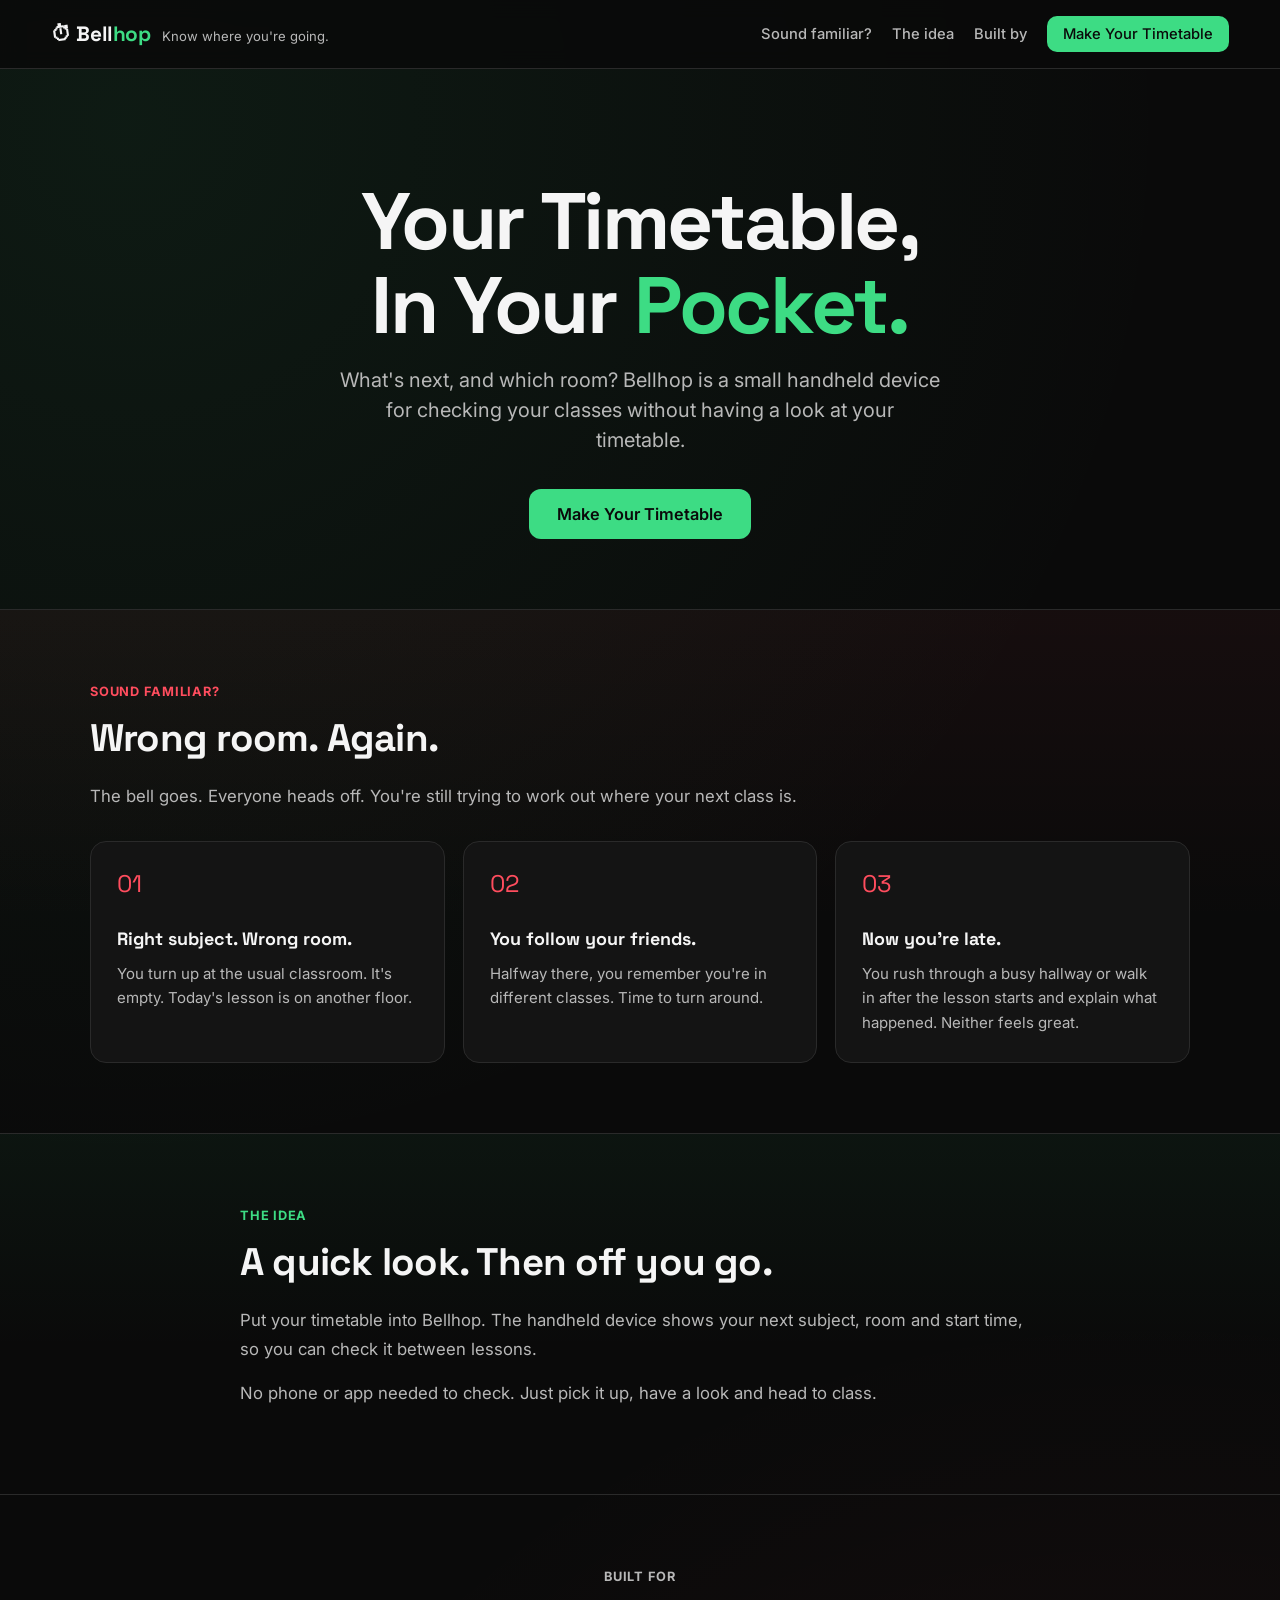
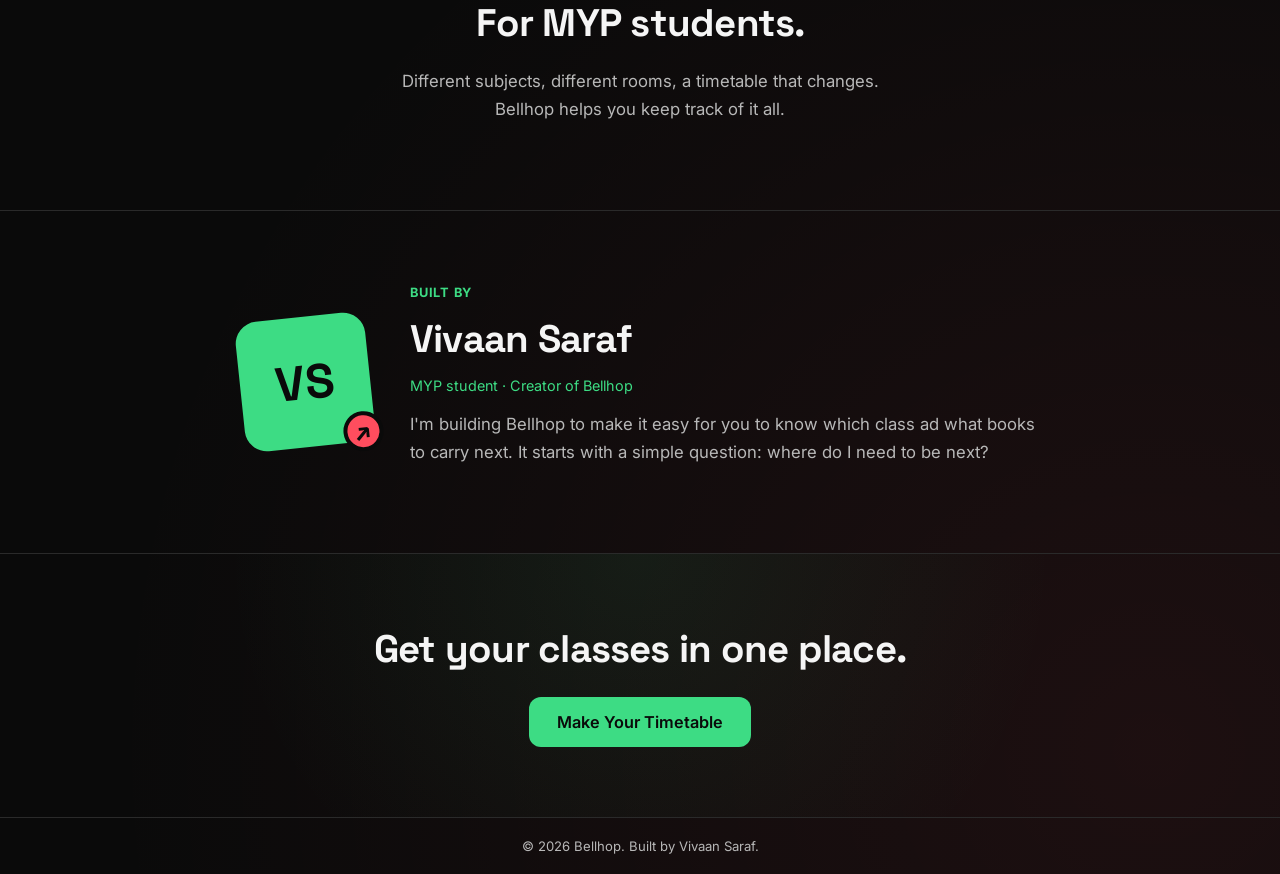
==== commit efc89343: "Update project description in index.html" ====
--- a/index.html
+++ b/index.html
@@ -99,7 +99,7 @@
       <p class="section-tag green-tag">Built by</p>
       <h2>Vivaan Saraf</h2>
       <p class="builder-role">MYP student · Creator of Bellhop</p>
-      <p class="section-text">I'm building Bellhop to make checking your timetable easier. It starts with a simple question: where do I need to be next?</p>
+      <p class="section-text">I'm building Bellhop to make it easy for you to know which class ad what books to carry next. It starts with a simple question: where do I need to be next?</p>
     </div>
   </div>
 </section>
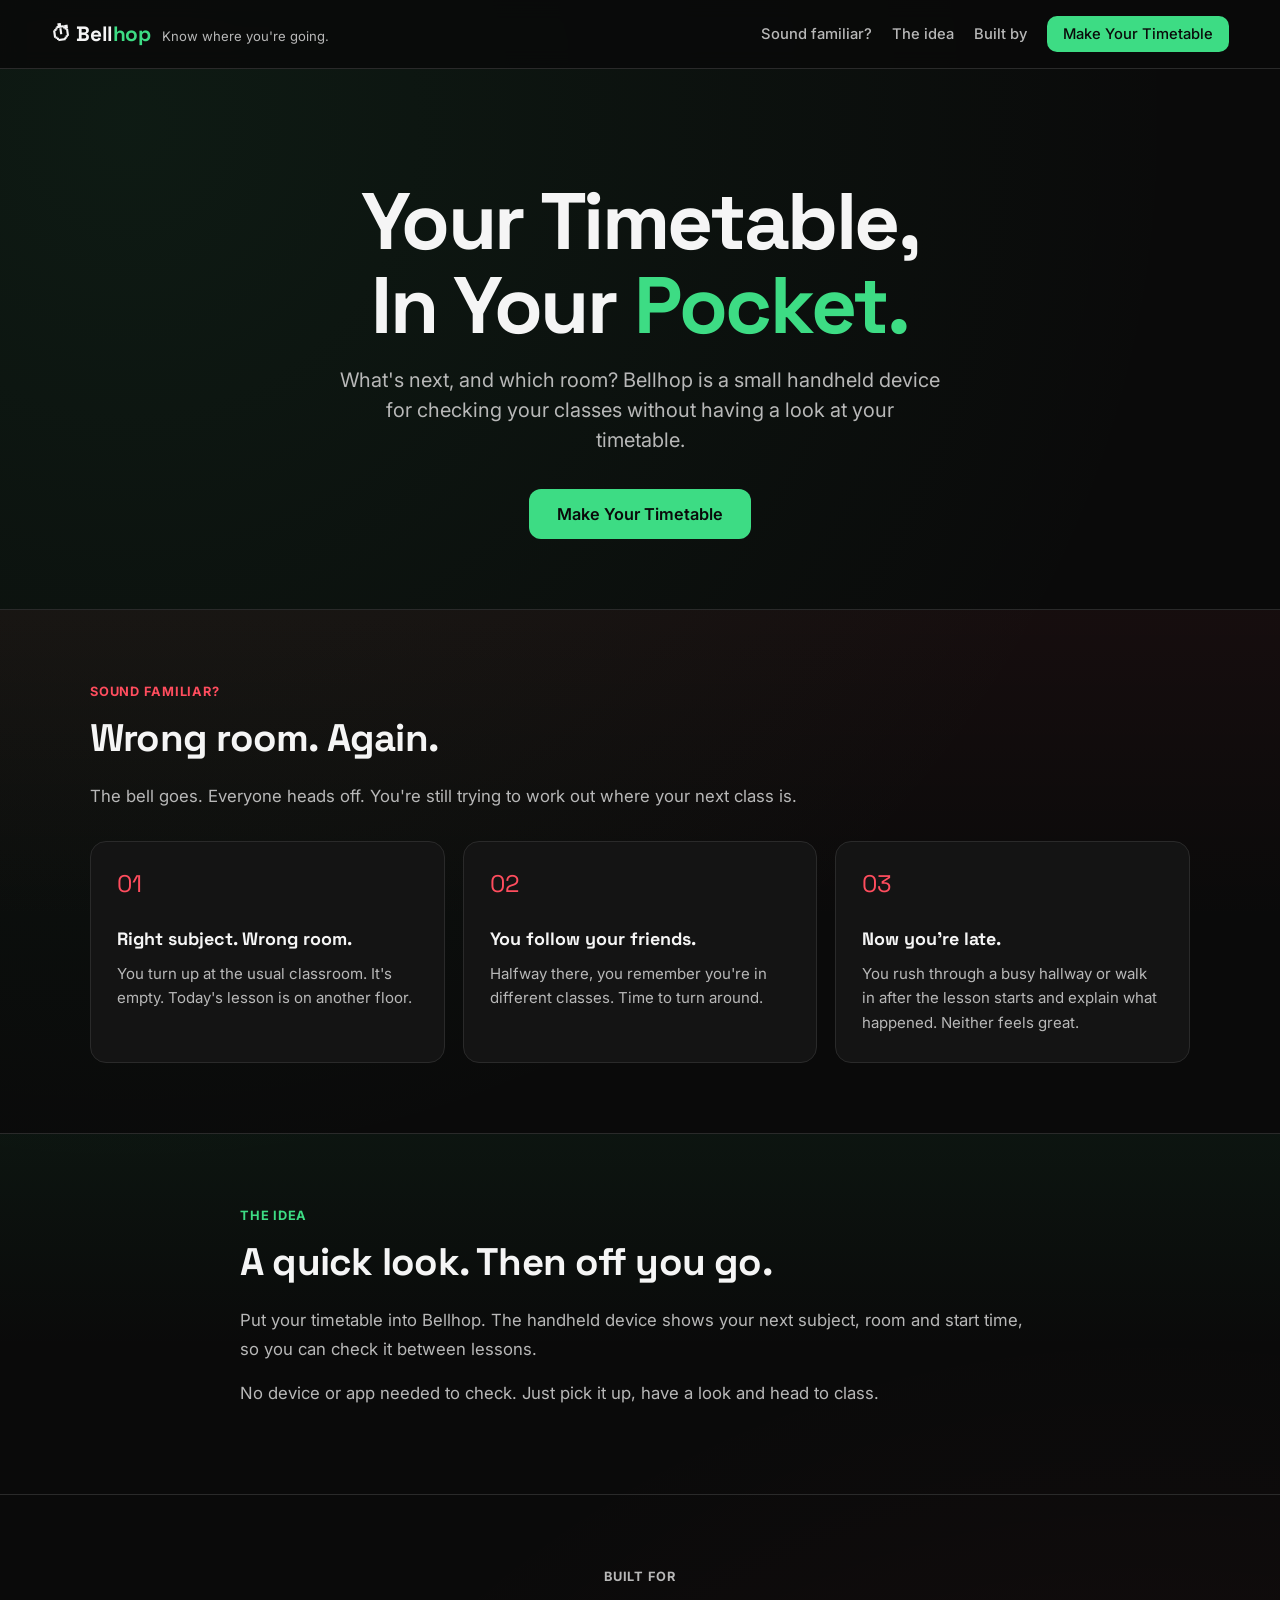
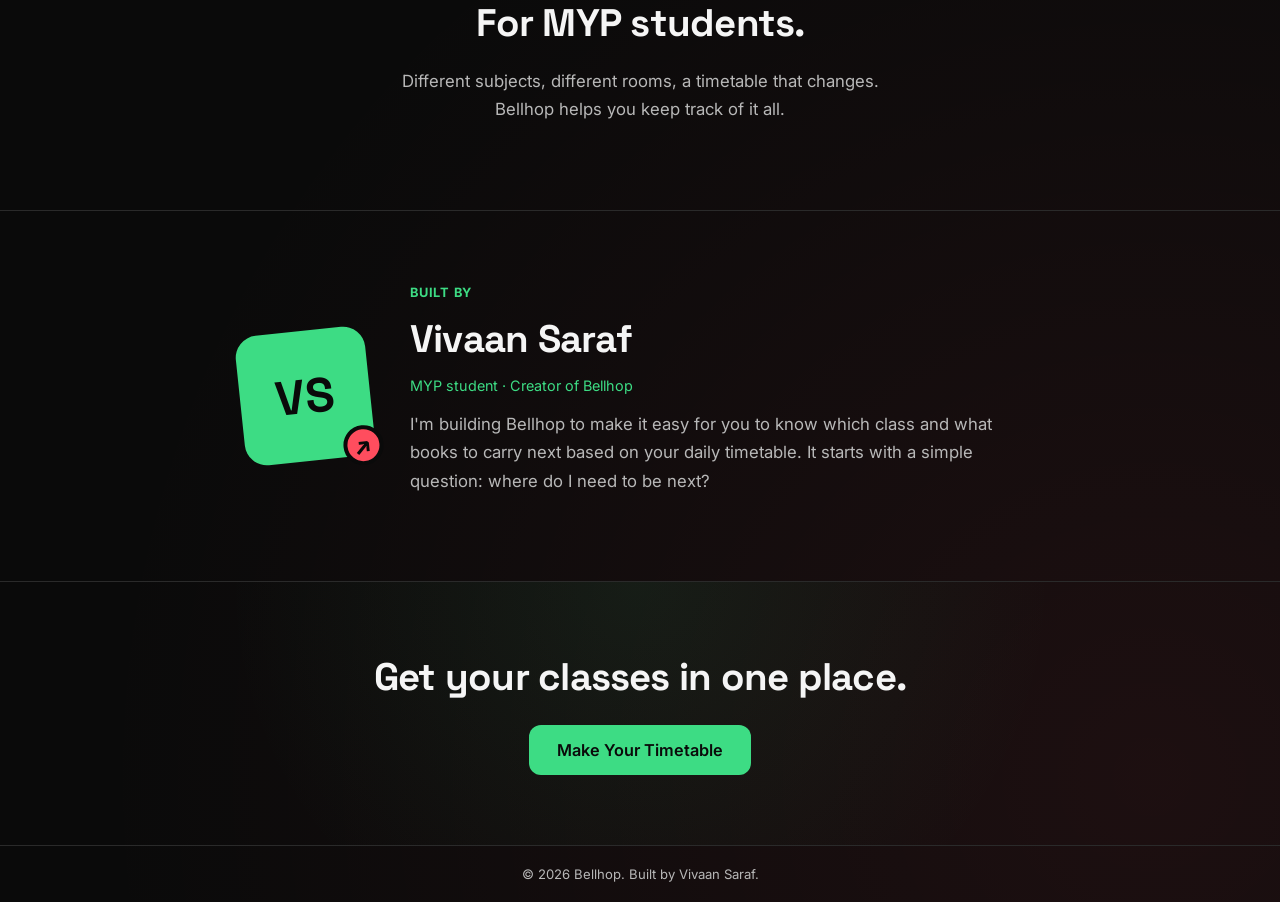
==== commit 696ba10b: "Fix wording in index.html for better understanding Updated text for clarity and correctness." ====
--- a/index.html
+++ b/index.html
@@ -76,7 +76,7 @@
       Put your timetable into Bellhop. The handheld device shows your next subject, room and start time, so you can check it between lessons.
     </p>
     <p class="section-text">
-      No phone or app needed to check. Just pick it up, have a look and head to class.
+      No device or app needed to check. Just pick it up, have a look and head to class.
     </p>
   </div>
 </section>
@@ -99,7 +99,7 @@
       <p class="section-tag green-tag">Built by</p>
       <h2>Vivaan Saraf</h2>
       <p class="builder-role">MYP student · Creator of Bellhop</p>
-      <p class="section-text">I'm building Bellhop to make it easy for you to know which class ad what books to carry next. It starts with a simple question: where do I need to be next?</p>
+      <p class="section-text">I'm building Bellhop to make it easy for you to know which class and what books to carry next based on your daily timetable. It starts with a simple question: where do I need to be next?</p>
     </div>
   </div>
 </section>
